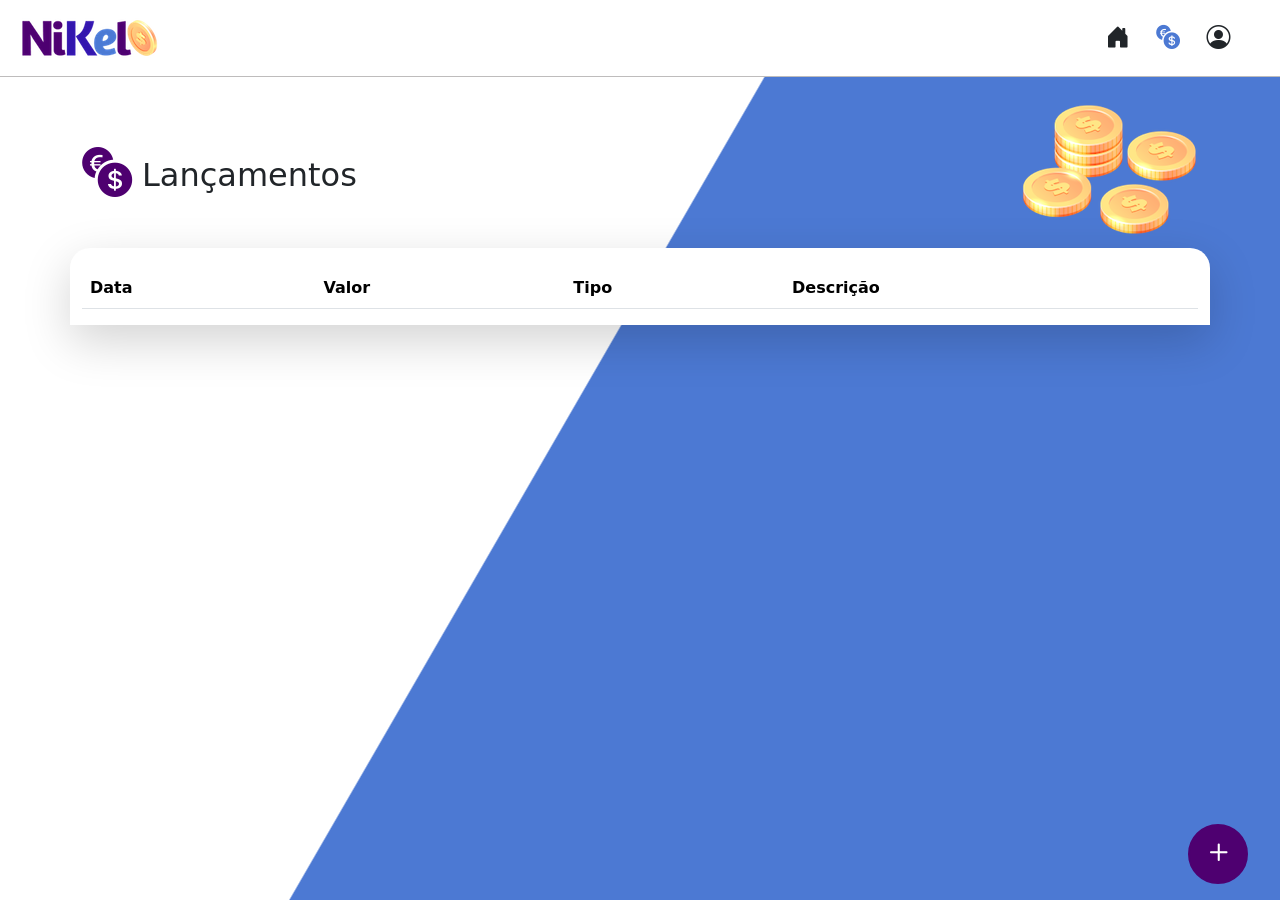
==== public/transactions.html @ e76251fe "Add files via upload" ====
<!DOCTYPE html>
<html lang="pt">

<head>
    <meta charset="UTF-8">
    <meta http-equiv="X-UA-Compatible" content="IE=edge">
    <meta name="viewport" content="width=device-width, initial-scale=1.0">
    <title>Nikel -Lançamentos</title>
    <link href="https://cdn.jsdelivr.net/npm/bootstrap@5.1.3/dist/css/bootstrap.min.css" rel="stylesheet"
        integrity="sha384-1BmE4kWBq78iYhFldvKuhfTAU6auU8tT94WrHftjDbrCEXSU1oBoqyl2QvZ6jIW3" crossorigin="anonymous">
    <link rel="stylesheet" href="https://cdn.jsdelivr.net/npm/bootstrap-icons@1.7.2/font/bootstrap-icons.css">
    <link rel="stylesheet" href="./css/styles.css">
</head>

<body id="app">
    <header>
        <nav class="navbar navbar-expand navbar-light bg-white">
            <div class="container-fluid">
                <a class="navbar-brand" href="#">
                    <img src="./assets/images/nikel-small-logo.png" alt="logo nikel" class="img-fluid" srcset="">
                </a>
                <button class="navbar-toggler" type="button" data-bs-toggle="collapse"
                    data-bs-target="#navbarSupportedContent" aria-controls="navbarSupportedContent"
                    aria-expanded="false" aria-label="Toggle navigation">
                    <span class="navbar-toggler-icon"></span>
                </button>
                <div class="collapse navbar-collapse justify-content-end" id="navbarSupportedContent">
                    <div class="d-flex menu">
                        <a href="home.html"><button class="btn" type="button"><i
                                    class="bi bi-house-door-fill fs-4"></i></button></a>
                        <a href="transactions.html"><button class="btn" type="button"><i
                                    class="bi bi-currency-exchange fs-4 color-secondary"></i></button></a>

                        <div class="dropdown">
                            <button class="btn" type="button" id="dropdownMenuButton1" data-bs-toggle="dropdown"
                                aria-expanded="false">
                                <i class="bi bi-person-circle fs-4"></i>
                            </button>
                            <ul class="dropdown-menu logout" aria-labelledby="dropdownMenuButton1">
                                <li><button class="dropdown-item" id="button-logout">Sair</button></li>
                            </ul>
                        </div>
                    </div>

                </div>
            </div>
        </nav>
    </header>
    <main>
        <div class="container-lg">
            <div class="row">
                <div class="col d-flex mt-4 justify-content-start align-items-center">
                    <i class="bi bi-currency-exchange color-primary icon-detail"></i>
                    <span class="fs-2">Lançamentos</span>
                </div>
                <div class="col d-flex mt-4 justify-content-end">
                    <div class="text-center">
                        <img src="./assets/images/coins-small.png" alt="image coins" srcset="">
                    </div>
                </div>
            </div>
            <div class="row">
                <div class="col-12 info shadow-lg">
                    <div class="container">
                        <div class="row">
                            <div class="col">
                                <table class="table">
                                    <thead>
                                        <tr>
                                            <th scope="col">Data</th>
                                            <th scope="col">Valor</th>
                                            <th scope="col">Tipo</th>
                                            <th scope="col">Descrição</th>
                                        </tr>
                                    </thead>
                                    <tbody id="transactions-list">

                                    </tbody>
                                </table>
                            </div>
                        </div>
                    </div>
                </div>
            </div>
            <button class="btn button-float" data-bs-toggle="modal" data-bs-target="#transaction-modal"><i
                    class="bi bi-plus"></i></button>
        </div>

        <!-- Modal -->
        <div class="modal fade" id="transaction-modal" tabindex="-1" aria-labelledby="exampleModalLabel"
            aria-hidden="true">
            <div class="modal-dialog">
                <div class="modal-content">
                    <div class="modal-header">
                        <h5 class="modal-title" id="exampleModalLabel">Adicionar Lançamento</h5>
                        <button type="button" class="btn-close" data-bs-dismiss="modal" aria-label="Close"></button>
                    </div>
                    <form id="transaction-form">
                        <div class="modal-body">

                            <div class="mb-3">
                                <label for="value-input" class="form-label">Valor</label>
                                <input type="number" step="any" class="form-control" id="value-input"
                                    aria-describedby="emailHelp">
                            </div>
                            <div class="mb-3">
                                <label for="description-input" class="form-label">Descrição</label>
                                <input type="text" class="form-control" id="description-input">
                            </div>
                            <div class="mb-3">
                                <label for="date-input" class="form-label">Data</label>
                                <input type="date" class="form-control" id="date-input">
                            </div>
                            <div class="mb-3">
                                <div class="form-check form-check-inline">
                                    <input class="form-check-input" type="radio" name="type-input" id="inlineRadio1"
                                        value="1" checked>
                                    <label class="form-check-label" for="inlineRadio1">Entrada</label>
                                </div>
                                <div class="form-check form-check-inline">
                                    <input class="form-check-input" type="radio" name="type-input" id="inlineRadio2"
                                        value="2">
                                    <label class="form-check-label" for="inlineRadio2">Saída</label>
                                </div>
                            </div>
                        </div>
                        <div class="modal-footer">
                            <button type="button" class="btn btn-secondary button-cancel"
                                data-bs-dismiss="modal">Cancelar</button>
                            <button type="submit" class="btn button-default">Adicionar</button>
                        </div>
                    </form>
                </div>
            </div>
        </div>
    </main>

    <script src="https://cdn.jsdelivr.net/npm/bootstrap@5.1.3/dist/js/bootstrap.bundle.min.js"
        integrity="sha384-ka7Sk0Gln4gmtz2MlQnikT1wXgYsOg+OMhuP+IlRH9sENBO0LRn5q+8nbTov4+1p"
        crossorigin="anonymous"></script>
    <script src="./js/transactions.js"></script>
</body>

</html>
---- public/css/styles.css ----
#login {
    background: linear-gradient(120deg, #4c79d3 44.9%, #ffffff 45%) no-repeat fixed;
}

#app {
    background: linear-gradient(120deg,#ffffff 44.9%, #4c79d3 45%) no-repeat fixed;   
}

header {
    border-bottom: 1px solid #bebcbc;
    padding: 5px;
    background-color: #ffffff;
}

.color-primary {
color: #4e0070;
}

.icon-detail {
font-size: 50px;
margin-right: 10px;
vertical-align: middle;
}

.color-secondary {
color: #4c79d3;
}

.text-login{
    color: #ffffff;
    font-size: 18px;
    font: weight 500px;
}

.coins{
    position: absolute;
    bottom: 100px;
}

.button-login{
    border-radius: 10px;
    background-color: #4e0070;
    color: #ffffff;
    width: 50%;
    margin: 0 25%;
}

.button-default {
    border-radius: 10px;
    background-color: #4e0070;
    color: #ffffff;
}

.button-cancel {
    border-radius: 10px;
}

.button-float {
    border-radius: 100%;
    height: 60px;
    width: 60px;
    position: fixed;
    padding: 0 !important;
    bottom: 1rem;
    right: 2rem;
    font-size: 35px;
    border: 2px solid #4e0070;
    background-color: #4e0070;
    color: #ffffff;
}

.button-float:hover {
    border: 2px solid #4c79d3;
    background-color: #ffffff;
    color: #4c79d3;
}

.button-login:hover, .button-default:hover{
    background: #4c79d3;
    color: #ffffff;

}

.link-default{
    color: #4e0070;
    cursor: pointer;
}

.link-default:hover{
    color: #4c79d3;
}

.info {
    background-color: #ffffff;
    border-radius: 20px 20px 0px 0px;
    padding: 20px 0px 0px;

}

.logout {
    min-width: 5rem !important;
}

.menu {
    margin-right: 20px;
}
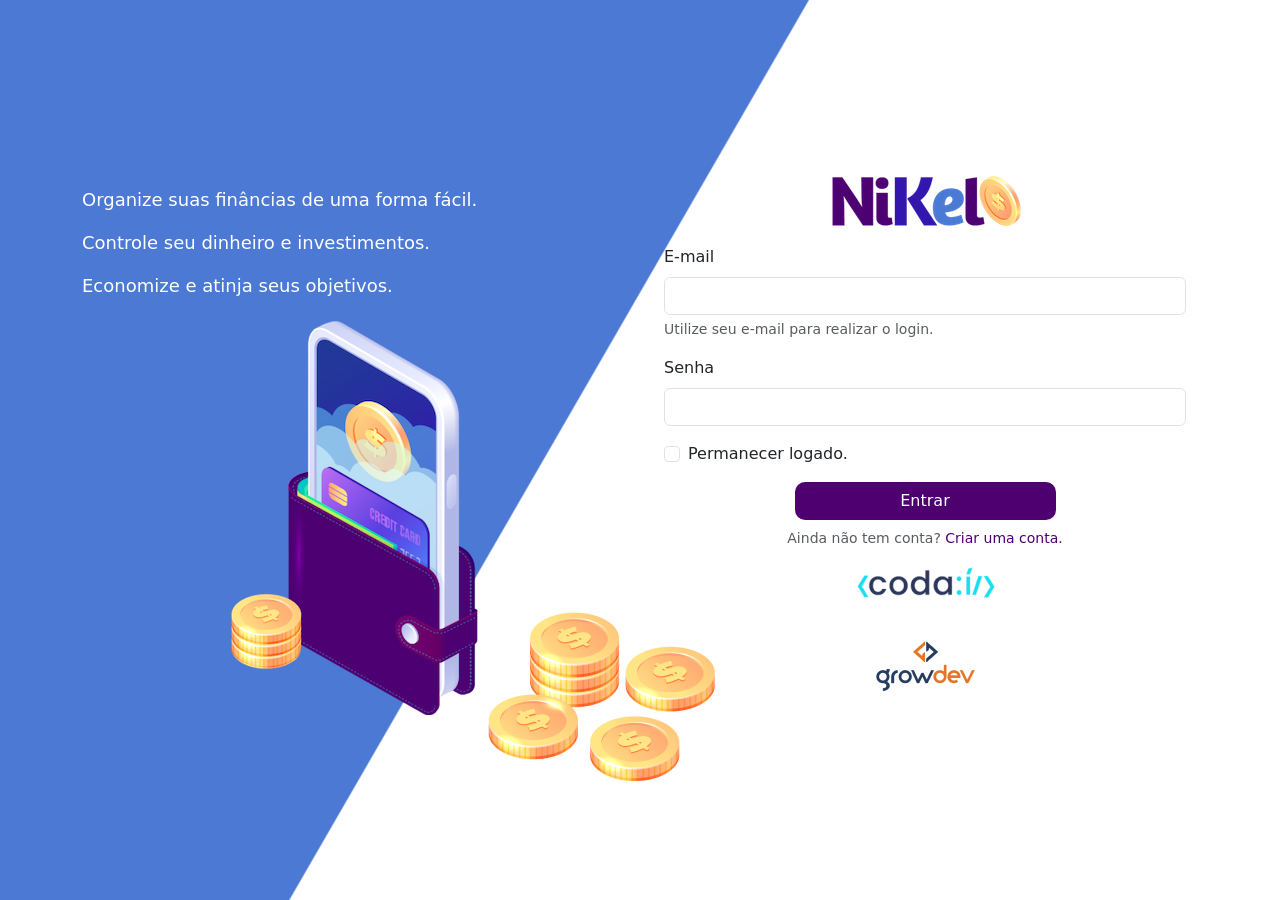
==== commit 91aad278: "Update transactions.html" ====
--- a/public/transactions.html
+++ b/public/transactions.html
@@ -13,80 +13,78 @@
 </head>
 
 <body id="app">
-    <header>
-        <nav class="navbar navbar-expand navbar-light bg-white">
-            <div class="container-fluid">
-                <a class="navbar-brand" href="#">
-                    <img src="./assets/images/nikel-small-logo.png" alt="logo nikel" class="img-fluid" srcset="">
-                </a>
-                <button class="navbar-toggler" type="button" data-bs-toggle="collapse"
-                    data-bs-target="#navbarSupportedContent" aria-controls="navbarSupportedContent"
-                    aria-expanded="false" aria-label="Toggle navigation">
-                    <span class="navbar-toggler-icon"></span>
-                </button>
-                <div class="collapse navbar-collapse justify-content-end" id="navbarSupportedContent">
-                    <div class="d-flex menu">
-                        <a href="home.html"><button class="btn" type="button"><i
-                                    class="bi bi-house-door-fill fs-4"></i></button></a>
-                        <a href="transactions.html"><button class="btn" type="button"><i
-                                    class="bi bi-currency-exchange fs-4 color-secondary"></i></button></a>
+  <header>
+    <nav class="navbar navbar-expand navbar-light bg-white">
+      <div class="container-fluid">
+        <a class="navbar-brand" href="#">
+          <img src="./assets/images/nikel-small-logo.png" alt="logo-nikel-small" class="img-fluid">
+        </a>
+        <button class="navbar-toggler" type="button" data-bs-toggle="collapse" data-bs-target="#navbarSupportedContent"
+          aria-controls="navbarSupportedContent" aria-expanded="false" aria-label="Toggle navigation">
+          <span class="navbar-toggler-icon"></span>
+        </button>
+        <div class="collapse navbar-collapse justify-content-end" id="navbarSupportedContent">
+          <div class="d-flex menu">
+            <a href="home.html"><button class="btn" type="button"><i
+                  class="bi bi-house-door-fill fs-4"></i></button></a>
+            <a href="transaction.html"><button class="btn" type="button"><i
+                  class="bi bi-currency-exchange color-secondary fs-4"></i></button></a>
+            <div class="dropdown">
+              <button class="btn" type="button" id="dropdownMenuButton1" data-bs-toggle="dropdown"
+                aria-expanded="false">
+                <i class="bi bi-person-circle fs-4"></i>
+              </button>
+              <ul class="dropdown-menu logout" aria-labelledby="dropdownMenuButton1">
+                <li><button class="dropdown-item" id="button-logout">Sair</button></li>
+              </ul>
+            </div>
+          </div>
+        </div>
+      </div>
+    </nav>
+  </header>
+  <main>
+    <div class="container-lg">
+      <div class="row">
+        <div class="col d-flex mt-4 justify-content-start align-items-center">
+          <i class="bi bi-currency-exchange color-primary icon-detail"></i>
+          <span class="fs-2">Lançamentos</span>
+        </div>
+        <div class="col d-flex mt-4 justify-content-end align-items-center">
+          <div class="text-center">
+            <img src="./assets/images/coins-small.png" alt="image-coins">
+          </div>
+        </div>
+      </div>
+      <div class="row">
+        <div class="col-12 info shadow-lg">
+          <div class="container">
+            <div class="row">
+              <div class="col">
+                <table class="table">
+                  <thead>
+                    <tr>
+                      <th scope="col">Data</th>
+                      <th scope="col">Valor</th>
+                      <th scope="col">Tipo</th>
+                      <th scope="col">Descrição</th>
+                    </tr>
+                  </thead>
+                  <tbody id="transactions-list">
+                    <!-- aqui insere dinamicamente pelo JS -->
+                  </tbody>
+                </table>
+              </div>
+            </div>
+          </div>
+        </div>
+      </div>
+      <button class="btn button-float" data-bs-toggle="modal" data-bs-target="#transaction-modal">
+        <i class="bi bi-plus fs-4"></i>
+      </button>
+    </div>
 
-                        <div class="dropdown">
-                            <button class="btn" type="button" id="dropdownMenuButton1" data-bs-toggle="dropdown"
-                                aria-expanded="false">
-                                <i class="bi bi-person-circle fs-4"></i>
-                            </button>
-                            <ul class="dropdown-menu logout" aria-labelledby="dropdownMenuButton1">
-                                <li><button class="dropdown-item" id="button-logout">Sair</button></li>
-                            </ul>
-                        </div>
-                    </div>
-
-                </div>
-            </div>
-        </nav>
-    </header>
-    <main>
-        <div class="container-lg">
-            <div class="row">
-                <div class="col d-flex mt-4 justify-content-start align-items-center">
-                    <i class="bi bi-currency-exchange color-primary icon-detail"></i>
-                    <span class="fs-2">Lançamentos</span>
-                </div>
-                <div class="col d-flex mt-4 justify-content-end">
-                    <div class="text-center">
-                        <img src="./assets/images/coins-small.png" alt="image coins" srcset="">
-                    </div>
-                </div>
-            </div>
-            <div class="row">
-                <div class="col-12 info shadow-lg">
-                    <div class="container">
-                        <div class="row">
-                            <div class="col">
-                                <table class="table">
-                                    <thead>
-                                        <tr>
-                                            <th scope="col">Data</th>
-                                            <th scope="col">Valor</th>
-                                            <th scope="col">Tipo</th>
-                                            <th scope="col">Descrição</th>
-                                        </tr>
-                                    </thead>
-                                    <tbody id="transactions-list">
-
-                                    </tbody>
-                                </table>
-                            </div>
-                        </div>
-                    </div>
-                </div>
-            </div>
-            <button class="btn button-float" data-bs-toggle="modal" data-bs-target="#transaction-modal"><i
-                    class="bi bi-plus"></i></button>
-        </div>
-
-        <!-- Modal -->
+    <!-- Modal -->
         <div class="modal fade" id="transaction-modal" tabindex="-1" aria-labelledby="exampleModalLabel"
             aria-hidden="true">
             <div class="modal-dialog">
@@ -133,12 +131,12 @@
                 </div>
             </div>
         </div>
-    </main>
+  </main>
 
-    <script src="https://cdn.jsdelivr.net/npm/bootstrap@5.1.3/dist/js/bootstrap.bundle.min.js"
-        integrity="sha384-ka7Sk0Gln4gmtz2MlQnikT1wXgYsOg+OMhuP+IlRH9sENBO0LRn5q+8nbTov4+1p"
-        crossorigin="anonymous"></script>
-    <script src="./js/transactions.js"></script>
+  <script src="https://cdn.jsdelivr.net/npm/bootstrap@5.1.3/dist/js/bootstrap.bundle.min.js"
+    integrity="sha384-ka7Sk0Gln4gmtz2MlQnikT1wXgYsOg+OMhuP+IlRH9sENBO0LRn5q+8nbTov4+1p"
+    crossorigin="anonymous"></script>
+  <script src="./js/transaction.js"></script>
 </body>
 
-</html>+</html>
